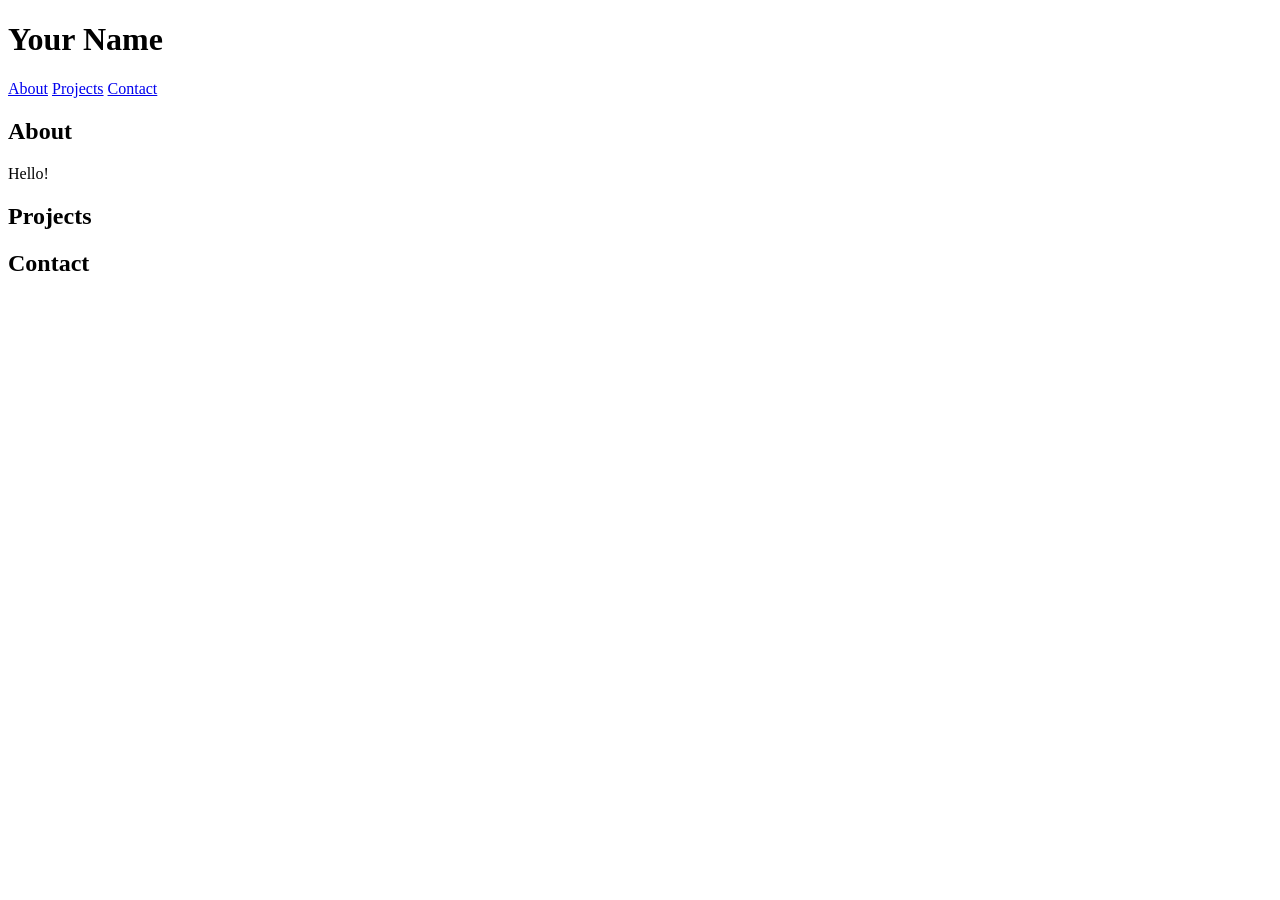
==== index.html @ 8a29798b "Create index.html" ====
<!DOCTYPE html>
<html lang="en">
<head>
  <meta charset="UTF-8">
  <meta name="viewport" content="width=device-width, initial-scale=1">
  <title>Your Name</title>
  <link rel="stylesheet" href="style.css">
</head>
<body>
  <header>
    <h1>Your Name</h1>
    <nav>
      <a href="#about">About</a>
      <a href="#projects">Projects</a>
      <a href="#contact">Contact</a>
    </nav>
  </header>
  <main>
    <section id="about"><h2>About</h2><p>Hello!</p></section>
    <section id="projects"><h2>Projects</h2></section>
    <section id="contact"><h2>Contact</h2></section>
  </main>
  <script src="script.js"></script>
</body>
</html>
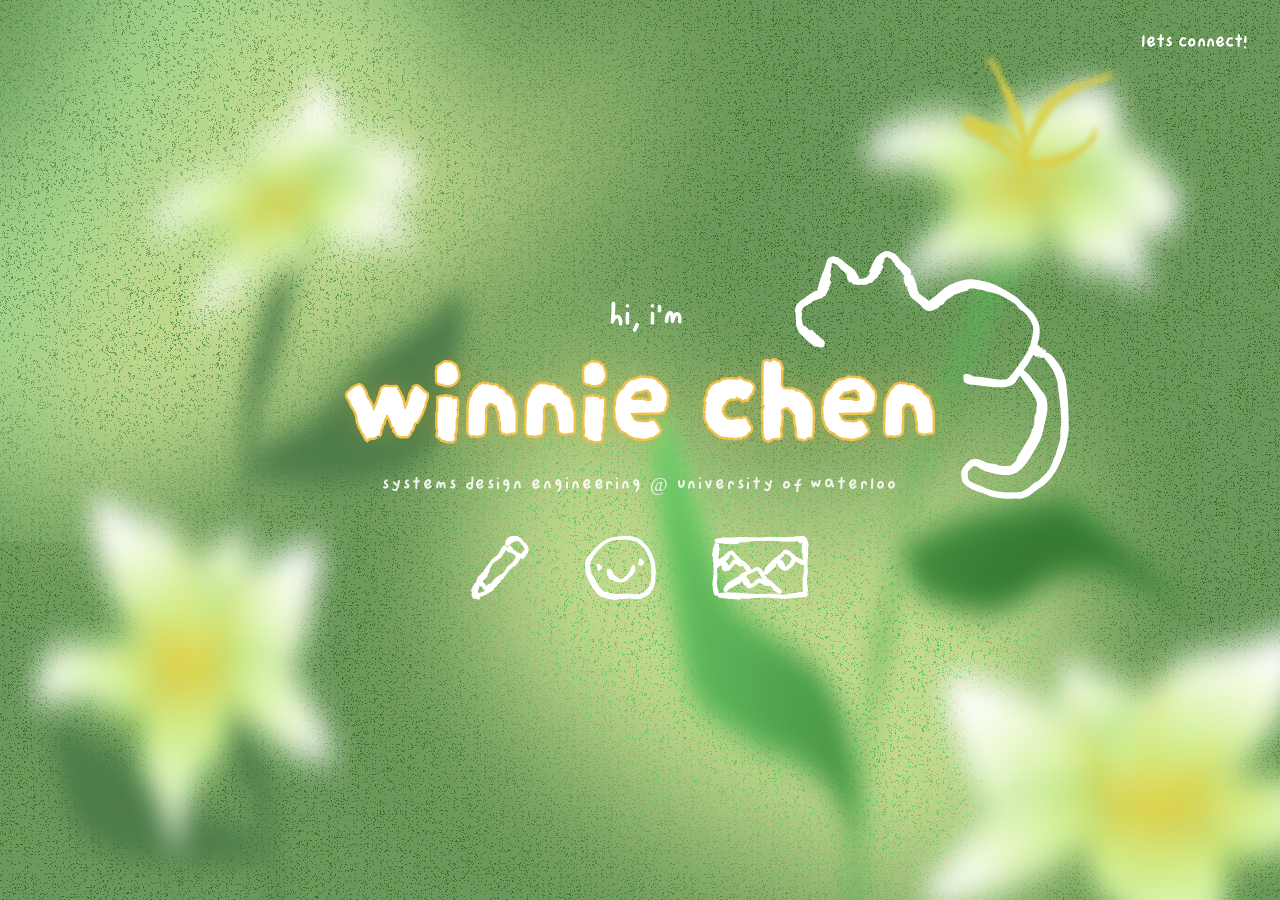
==== commit 1e0fd991: "first upload" ====
--- a/index.html
+++ b/index.html
@@ -1,25 +1,93 @@
-<!DOCTYPE html>
-<html lang="en">
-<head>
-  <meta charset="UTF-8">
-  <meta name="viewport" content="width=device-width, initial-scale=1">
-  <title>Your Name</title>
-  <link rel="stylesheet" href="style.css">
-</head>
-<body>
-  <header>
-    <h1>Your Name</h1>
-    <nav>
-      <a href="#about">About</a>
-      <a href="#projects">Projects</a>
-      <a href="#contact">Contact</a>
-    </nav>
-  </header>
-  <main>
-    <section id="about"><h2>About</h2><p>Hello!</p></section>
-    <section id="projects"><h2>Projects</h2></section>
-    <section id="contact"><h2>Contact</h2></section>
-  </main>
-  <script src="script.js"></script>
-</body>
-</html>
+<!DOCTYPE html>
+<html lang="en">
+<head>
+  <meta charset="UTF-8">
+  <meta name="viewport" content="width=device-width, initial-scale=1">
+  <title>Winnie Chen</title>
+  <meta name="description" content="Winnie Chen, systems design engineering at the University of Waterloo.">
+  <link rel="stylesheet" href="styles.css">
+</head>
+<body>
+
+  <main class="hero">
+    <!-- Background image layer (moves slightly with the mouse, see script.js) -->
+    <div class="hero-bg" aria-hidden="true"></div>
+
+    <!-- Top-right menu -->
+    <div class="connect">
+      <button class="connect-btn" type="button" aria-expanded="false" aria-controls="connect-menu">
+        lets connect!
+      </button>
+      <ul class="connect-menu" id="connect-menu">
+        <li>
+          <a href="https://www.linkedin.com/in/winniechen3" target="_blank" rel="noopener noreferrer">
+            <svg class="menu-icon" viewBox="0 0 24 24" fill="none" stroke="currentColor" stroke-width="2" stroke-linecap="round" stroke-linejoin="round" aria-hidden="true">
+              <path d="M16 8a6 6 0 0 1 6 6v7h-4v-7a2 2 0 0 0-2-2 2 2 0 0 0-2 2v7h-4v-7a6 6 0 0 1 6-6z"/>
+              <rect x="2" y="9" width="4" height="12"/>
+              <circle cx="4" cy="4" r="2"/>
+            </svg>
+            <span>linkedin</span>
+          </a>
+        </li>
+        <li>
+          <a href="https://github.com/winnie-c8" target="_blank" rel="noopener noreferrer">
+            <svg class="menu-icon" viewBox="0 0 24 24" fill="none" stroke="currentColor" stroke-width="2" stroke-linecap="round" stroke-linejoin="round" aria-hidden="true">
+              <path d="M9 19c-5 1.5-5-2.5-7-3m14 6v-3.87a3.37 3.37 0 0 0-.94-2.61c3.14-.35 6.44-1.54 6.44-7A5.44 5.44 0 0 0 20 4.77 5.07 5.07 0 0 0 19.91 1S18.73.65 16 2.48a13.38 13.38 0 0 0-7 0C6.27.65 5.09 1 5.09 1A5.07 5.07 0 0 0 5 4.77a5.44 5.44 0 0 0-1.5 3.78c0 5.42 3.3 6.61 6.44 7A3.37 3.37 0 0 0 9 18.13V22"/>
+            </svg>
+            <span>github</span>
+          </a>
+        </li>
+        <li>
+          <a href="mailto:winnie.chen005@gmail.com">
+            <svg class="menu-icon" viewBox="0 0 24 24" fill="none" stroke="currentColor" stroke-width="2" stroke-linecap="round" stroke-linejoin="round" aria-hidden="true">
+              <path d="M4 4h16c1.1 0 2 .9 2 2v12c0 1.1-.9 2-2 2H4c-1.1 0-2-.9-2-2V6c0-1.1.9-2 2-2z"/>
+              <polyline points="22,6 12,13 2,6"/>
+            </svg>
+            <span>email</span>
+          </a>
+        </li>
+      </ul>
+    </div>
+
+    <!-- Centre content -->
+    <div class="hero-content">
+      <h1 class="intro">
+        <span class="intro-greeting">hi, i'm</span>
+        <span class="intro-name">
+          winnie chen
+          <!-- Cat doodle sits on the end of the name -->
+          <img class="intro-cat" src="assets/intro-cat.svg" alt="" width="300" height="200">
+        </span>
+      </h1>
+
+      <p class="tagline">systems design engineering @ university of waterloo</p>
+
+      <!-- Icon navigation: change the hrefs to your real sections/pages -->
+      <nav class="icon-nav" aria-label="Main">
+        <a class="icon-link" href="projects.html" style="--blob:#a3b5bc; --rot:-4deg">
+          <img src="assets/icon-pencil.svg" alt="">
+          <span class="icon-label">projects</span>
+        </a>
+        <a class="icon-link" href="about.html" style="--blob:#e8c96b; --rot:3deg">
+          <img src="assets/icon-smile.svg" alt="">
+          <span class="icon-label">about me</span>
+        </a>
+        <a class="icon-link" href="gallery.html" style="--blob:#c4a8d8; --rot:-2deg">
+          <img src="assets/icon-image.svg" alt="">
+          <span class="icon-label">gallery</span>
+        </a>
+      </nav>
+    </div>
+  </main>
+
+  <!-- Add more sections below. Give each an id that matches the links above. -->
+  <!--
+  <section id="writing"></section>
+  <section id="about"></section>
+  <section id="gallery"></section>
+  <section id="contact"></section>
+  -->
+
+  <script src="script.js"></script>
+</body>
+</html>
--- a/styles.css
+++ b/styles.css
@@ -0,0 +1,923 @@
+/* ---------- Fonts ----------
+   Put your font files in /fonts and update the file names below.
+   .woff2 is best; add a .woff line too if you have one. */
+@font-face {
+  font-family: "TitleFont";           
+  src: url("fonts/DarumadropOne-Regular.ttf") format("truetype");
+  font-display: swap;
+}
+@font-face {
+  font-family: "TextFont";
+  src: url("fonts/Cweyons-Regular.ttf") format("truetype");
+  font-display: swap;
+}
+/* The body text inside the project pop-ups. It's an .otf file,
+   so its format is "opentype" rather than "truetype". */
+@font-face {
+  font-family: "PopupFont";
+  src: url("fonts/Tommy-Regular.otf") format("opentype");
+  font-display: swap;
+}
+
+/* ---------- Tokens ---------- */
+:root {
+  --green-deep: #2f4a33;
+  --green-mid: #6f9a5a;
+  --cream: #ffffff;
+  --yellow: #f2c14e;
+
+  --font-title: "TitleFont", "Comic Sans MS", "Marker Felt", cursive;
+  --font-text: "TextFont", "Comic Sans MS", "Marker Felt", cursive;
+  /* If Tommy can't load, fall back to a plain, rounded-ish system font */
+  --font-popup: "PopupFont", "Trebuchet MS", system-ui, sans-serif;
+}
+
+/* ---------- Reset-ish ---------- */
+*, *::before, *::after { box-sizing: border-box; }
+
+html, body { margin: 0; height: 100%; }
+
+body {
+  background: var(--green-deep);
+  color: var(--cream);
+  font-family: var(--font-text);
+  -webkit-font-smoothing: antialiased;
+}
+
+a { color: inherit; }
+
+a:focus-visible {
+  outline: 3px solid var(--yellow);
+  outline-offset: 6px;
+  border-radius: 8px;
+}
+
+/* ---------- Hero ---------- */
+.hero {
+  position: relative;
+  min-height: 100vh;
+  min-height: 100svh;
+  display: grid;
+  place-items: center;
+  overflow: hidden;
+  isolation: isolate;
+}
+
+/* Background image. Slightly oversized so it can drift without showing edges. */
+.hero-bg {
+  position: absolute;
+  inset: -1.5%;
+  z-index: -2;
+  background:
+    url("assets/background1.svg") 0 0 / 100% 100% no-repeat,
+    radial-gradient(circle at 30% 20%, #9bc384, var(--green-mid) 60%, #4d7a45);
+  will-change: transform;
+}
+
+/* ---------- Connect menu ---------- */
+.connect {
+  position: absolute;
+  top: clamp(1rem, 2.5vw, 2rem);
+  right: clamp(1rem, 2.5vw, 2rem);
+  z-index: 10;
+}
+
+.connect-btn {
+  background: none;
+  border: 0;
+  padding: 0;
+  color: inherit;
+  font: inherit;
+  font-size: clamp(1rem, 1.6vw, 1.35rem);
+  cursor: pointer;
+}
+.connect-btn:hover,
+.connect-btn[aria-expanded="true"] {
+  text-decoration: underline wavy var(--yellow);
+  text-underline-offset: 5px;
+}
+.connect-btn:focus-visible {
+  outline: 3px solid var(--yellow);
+  outline-offset: 6px;
+  border-radius: 8px;
+}
+
+.connect-menu {
+  position: absolute;
+  top: 100%;
+  right: 0;
+  margin: 0.75rem 0 0;
+  padding: 0;
+  list-style: none;
+  min-width: 13rem;
+
+  opacity: 0;
+  visibility: hidden;
+  transform: translateY(-6px);
+  transition: opacity 0.2s ease, transform 0.2s ease, visibility 0s linear 0.2s;
+}
+
+.connect-menu.is-open {
+  opacity: 1;
+  visibility: visible;
+  transform: translateY(0);
+  transition: opacity 0.2s ease, transform 0.2s ease, visibility 0s;
+}
+
+.connect-menu li {
+  list-style: none;
+  display: flex;
+  justify-content: flex-end;   /* link hugs the right edge and shrinks to its content */
+}
+
+.connect-menu a {
+  display: flex;
+  align-items: center;
+  justify-content: flex-end;   /* everything hugs the right edge */
+  gap: 0.75rem;
+  padding: 0.6rem 1.1rem;
+  border-radius: 14px;
+  font-size: clamp(1rem, 1.5vw, 1.2rem);
+  text-decoration: none;
+  text-shadow: 0 1px 6px rgba(47, 74, 51, 0.45);
+}
+
+.connect-menu a:hover,
+.connect-menu a:focus-visible {
+  background: var(--yellow);
+  color: var(--green-deep);
+  text-shadow: none;
+  outline: none;
+}
+
+.menu-icon {
+  flex: none;
+  width: 1.3em;
+  height: 1.3em;
+}
+
+/* ---------- Centre content ---------- */
+.hero-content {
+  display: flex;
+  flex-direction: column;
+  align-items: center;
+  gap: clamp(1rem, 2.5vw, 1.75rem);
+  padding: 2rem 1rem;
+  text-align: center;
+}
+
+/* "hi, i'm" + name */
+.intro {
+  margin: 0;
+  font-weight: normal;
+  display: flex;
+  flex-direction: column;
+  align-items: center;   /* greeting sits left, above the name */
+}
+
+.intro-greeting {
+  font-family: var(--font-text);
+  font-size: clamp(1.25rem, 2.6vw, 2.1rem);
+  margin-left: 2%;
+  margin-bottom: -0.25em;
+}
+
+.intro-name {
+  position: relative;        /* the cat is positioned against this */
+  font-family: var(--font-title);
+  font-size: clamp(3rem, 11vw, 7.5rem);
+  line-height: 1;
+  white-space: nowrap;
+  color: var(--cream);
+  /* yellow outline behind white fill */
+  -webkit-text-stroke: 0.04em var(--yellow);
+  paint-order: stroke fill;
+  text-shadow: 0 0 0.25em rgba(242, 193, 78, 0.35);
+}
+
+/* Cat doodle: tweak top/right/width until it perches like in your mockup */
+.intro-cat {
+  position: absolute;
+  top: -62%;
+  right: -22%;
+  width: 46%;
+  height: auto;
+  pointer-events: none;
+  -webkit-text-stroke: 0;
+}
+
+/* Small tagline */
+.tagline {
+  margin: 0;
+  font-family: var(--font-text);
+  font-size: clamp(0.85rem, 1.5vw, 1.3rem);
+  letter-spacing: 0.1em;
+  opacity: 0.85;
+}
+
+/* ---------- Icon nav ---------- */
+.icon-nav {
+  display: flex;
+  justify-content: center;
+  gap: clamp(1.5rem, 5vw, 3.5rem);
+  margin-top: clamp(0.25rem, 1vw, 0.75rem);
+}
+
+.icon-link {
+  position: relative;
+  display: block;
+  line-height: 0;
+  isolation: isolate;
+  text-decoration: none;
+}
+
+.icon-link img {
+  display: block;
+  height: clamp(44px, 5vw, 80px);
+  width: auto;
+}
+
+.icon-link--wide img {
+  width: clamp(64px, 9vw, 104px);
+}
+
+/* The rough paper blob behind the icon */
+.icon-link::before {
+  content: "";
+  position: absolute;
+  inset: -20%;
+  z-index: -1;
+  background: var(--blob);
+  -webkit-mask: url("data:image/svg+xml;utf8,<svg xmlns='http://www.w3.org/2000/svg' viewBox='0 0 100 100' preserveAspectRatio='none'><filter id='r' x='-20%25' y='-20%25' width='140%25' height='140%25'><feTurbulence type='fractalNoise' baseFrequency='0.04' numOctaves='3' seed='4' result='n'/><feDisplacementMap in='SourceGraphic' in2='n' scale='12' xChannelSelector='R' yChannelSelector='G'/></filter><rect x='14' y='14' width='72' height='72' rx='8' filter='url(%23r)'/></svg>") center / 100% 100% no-repeat;
+          mask: url("data:image/svg+xml;utf8,<svg xmlns='http://www.w3.org/2000/svg' viewBox='0 0 100 100' preserveAspectRatio='none'><filter id='r' x='-20%25' y='-20%25' width='140%25' height='140%25'><feTurbulence type='fractalNoise' baseFrequency='0.04' numOctaves='3' seed='4' result='n'/><feDisplacementMap in='SourceGraphic' in2='n' scale='12' xChannelSelector='R' yChannelSelector='G'/></filter><rect x='14' y='14' width='72' height='72' rx='8' filter='url(%23r)'/></svg>") center / 100% 100% no-repeat;
+  opacity: 0;
+  transform: scale(0.8) rotate(var(--rot, 0deg));
+  transition: opacity 0.2s ease, transform 0.25s ease;
+}
+
+/* The small label under the icon */
+.icon-label {
+  position: absolute;
+  top: 100%;
+  left: 50%;
+  margin-top: 0.9rem;
+  transform: translate(-50%, 4px);
+  white-space: nowrap;
+  line-height: 1;
+  font-family: var(--font-text);
+  font-size: clamp(0.85rem, 2vw, 1.5rem);
+  letter-spacing: 0.08em;
+  opacity: 0;
+  transition: opacity 0.2s ease, transform 0.2s ease;
+  margin-top: 1.4rem;
+}
+
+.icon-link:hover::before,
+.icon-link:focus-visible::before {
+  opacity: 1;
+  transform: scale(1) rotate(var(--rot, 0deg));
+}
+
+.icon-link:hover .icon-label,
+.icon-link:focus-visible .icon-label {
+  opacity: 1;
+  transform: translate(-50%, 0);
+}
+
+/* Touch screens have no hover, so always show the labels there */
+@media (hover: none) {
+  .icon-label { opacity: 0.9; transform: translate(-50%, 0); }
+}
+
+/* ---------- Small screens ---------- */
+@media (max-width: 600px) {
+  .intro-cat { top: -70%; right: -12%; width: 40%; }
+  .tagline { letter-spacing: 0.14em; max-width: 22ch; line-height: 1.6; }
+}
+
+/* ---------- Motion preferences ---------- */
+@media (prefers-reduced-motion: reduce) {
+  .icon-link::before,
+  .icon-label { transition: none; }
+  .connect-menu { transition: none; }
+}
+
+/* ---------- Sub-pages ---------- */
+.page {
+  min-height: 100vh;
+  background: var(--green-mid);
+}
+
+.back {
+  display: inline-block;
+  margin: clamp(1rem, 2.5vw, 2rem);
+  font-size: clamp(1rem, 1.6vw, 1.35rem);
+  text-decoration: none;
+}
+.back:hover { text-decoration: underline wavy var(--yellow); text-underline-offset: 5px; }
+
+.page-content {
+  max-width: 48rem;
+  margin: 0 auto;
+  padding: 2rem 1.5rem 4rem;
+}
+
+.page-content h1 {
+  font-family: var(--font-title);
+  font-weight: normal;
+  font-size: clamp(2.5rem, 7vw, 5rem);
+  margin: 0 0 1rem;
+}
+/* ---------- Projects page ---------- */
+.projects-page {
+  --stamp-yellow: #e9c46a;
+  --title-tan: #e2c08a;
+
+  height: auto;
+  overflow-x: hidden;
+  background: #3f9d5a linear-gradient(180deg, #1c3f24 0%, #2a6a3a 45%, #3f9d5a 100%) no-repeat;
+}
+
+/* Scrolling up past the top shrinks the vines (script.js), so switch off the
+   browser's own bounce / pull-to-refresh there */
+html:has(.projects-page) { overscroll-behavior-y: none; }
+
+/* The page background is sized to <html>, which the reset makes one screen tall,
+   so on a long page the gradient repeated every screen. Let <html> stretch to the
+   full page here so the gradient runs top to bottom exactly once. */
+html:has(.projects-page) {
+  height: auto;
+  min-height: 100%;
+}
+
+/* Fine grain over the whole page, like risograph paper */
+.projects-page::after {
+  content: "";
+  position: fixed;
+  inset: 0;
+  z-index: 50;
+  pointer-events: none;
+  opacity: 0.22;
+  mix-blend-mode: soft-light;
+  background: url("data:image/svg+xml;utf8,<svg xmlns='http://www.w3.org/2000/svg' width='200' height='200'><filter id='n'><feTurbulence type='fractalNoise' baseFrequency='0.9' numOctaves='2' stitchTiles='stitch'/></filter><rect width='100%25' height='100%25' filter='url(%23n)'/></svg>");
+}
+
+/* Stacking inside the pond: vines (0) < stamps (1) < flowers (2) < text (3).
+   The pond is only as tall as the projects, so the page stops scrolling at the
+   bottom of the last frame. The vines-and-flowers layer inside keeps the
+   mockup's taller shape (see .pond-deco), and overflow-y: clip trims whatever
+   of it hangs below the last frame. Sideways nothing is trimmed, so flowers can
+   still hang off the edges of the screen. */
+.pond {
+  position: relative;
+  isolation: isolate;
+  max-width: 1332px;
+  margin: 0 auto;
+  overflow-x: visible;
+  overflow-y: clip;
+}
+
+/* No z-index here on purpose: it would lock the vines and flowers together
+   as one layer. Without it, each can slot in at its own level around the stamps. */
+/* Sideways, flowers may stick out past the pond; the page itself cuts them off
+   at the edge of the screen (overflow-x: hidden on .projects-page). Up and down
+   they're still trimmed to the pond, so nothing adds extra scrolling at the bottom. */
+/* The layer keeps the mockup's proportions (1332 x 2250) so the vines and
+   flowers line up with the projects exactly as before, even though the page
+   now ends sooner. On narrow screens where the projects stack into one tall
+   column, min-height stretches it to cover them all. */
+.pond-deco {
+  position: absolute;
+  top: 0;
+  left: 0;
+  right: 0;
+  aspect-ratio: 1332 / 2250;
+  min-height: 100%;
+  overflow-x: visible;
+  overflow-y: clip;
+  pointer-events: none;
+}
+
+/* Your vines.svg gets loaded in here and stretched over the whole page;
+   script.js grows each vine along its guide line */
+.vines,
+.vines > svg {
+  position: absolute;
+  inset: 0;
+  width: 100%;
+  height: 100%;
+}
+.vines { z-index: 0; }  /* behind the stamps */
+
+/* Lily pads + flowers bloom open when the vines reach them */
+.deco {
+  position: absolute;
+  left: var(--x);
+  top: var(--y);
+  z-index: 2;  /* in front of the stamps, behind the text */
+  width: var(--w);
+  height: auto;
+  opacity: 0;
+  transform: scale(0.4) rotate(calc(var(--rot, 0deg) - 25deg));
+  transform-origin: 50% 70%;
+  transition: opacity 0.6s ease, transform 1.1s cubic-bezier(0.2, 0.9, 0.3, 1.25);
+}
+.deco.is-in {
+  opacity: 1;
+  transform: scale(1) rotate(var(--rot, 0deg));
+}
+
+/* Flowers marked edge-left / edge-right are measured from the edge of the
+   SCREEN instead of the edge of the pond, so a negative --x makes them hang
+   off the screen. (100% - 100vw) / 2 is how far the screen's edge is outside
+   the pond: zero on smaller screens, and the empty margin on wide ones. */
+.deco.edge-left {
+  left: calc((100% - 100vw) / 2 + var(--x));
+}
+
+/* Same idea from the right: --x is the distance from the right-hand edge
+   of the screen to the right-hand side of the image. */
+.deco.edge-right {
+  left: auto;
+  right: calc((100% - 100vw) / 2 + var(--x));
+}
+
+/* No padding at the bottom, so the page ends right after the last row of frames */
+.pond-inner {
+  padding: 0 4% 0;
+  text-shadow:
+  0 1px 2px rgba(10, 30, 15, 0.9),
+  0 0 10px rgba(10, 30, 15, 0.75);
+}
+
+.pond-inner .back,
+.projects-header {
+  position: relative;
+  z-index: 3;
+}
+/* Sits above the big "projects" title, which otherwise overlaps it and swallows
+   clicks. The padding gives a bigger area to click or tap; the negative margin
+   cancels it out so the text stays where it was. */
+.pond-inner .back {
+  z-index: 4;
+  margin: calc(1rem - 0.5em) -0.75em 0;
+  padding: 0.5em 0.75em;
+}
+
+.projects-header h1 {
+  margin: 0;
+  font-family: var(--font-title);
+  font-weight: normal;
+  font-size: clamp(2.5rem, 6vw, 5.5rem);
+  line-height: 1.1;
+  color: var(--title-tan);
+}
+
+.projects-date {
+  display: flex;
+  align-items: center;
+  gap: 1rem;
+  margin: 0.5em 0 0;
+  font-size: clamp(0.75rem, 1vw, 0.95rem);
+  color: var(--yellow);
+}
+
+.project-row {
+  display: grid;
+  grid-template-columns: repeat(2, minmax(0, 1fr));
+  column-gap: 3%;
+  padding: 2% 0;
+  --stamp: var(--stamp-yellow);
+}
+/* The last row keeps a small gap under its frames, so the bottom edge of the
+   stamps isn't pressed right against the bottom of the screen (and a stamp that
+   grows on hover doesn't get its bottom trimmed off) */
+.project-row:last-of-type { padding-bottom: 1.5rem; }
+
+.project {
+  display: grid;
+  grid-template-columns: minmax(0, 2.4fr) minmax(0, 1fr);
+  gap: 4%;
+  align-items: start;
+}
+
+/* Postage stamp: circles bitten out of the edges, solid inside */
+.stamp {
+  --r: clamp(4px, 0.6vw, 8px);
+  position: relative;
+  z-index: 1;
+  padding: calc(2 * var(--r));
+  background:
+    radial-gradient(var(--r), #0000 98%, var(--stamp)) round
+      calc(-1.5 * var(--r)) calc(-1.5 * var(--r)) / calc(3 * var(--r)) calc(3 * var(--r)),
+    linear-gradient(var(--stamp) 0 0) no-repeat
+      50% / calc(100% - 3 * var(--r)) calc(100% - 3 * var(--r));
+}
+
+.stamp-photo {
+  aspect-ratio: 4 / 3;
+  background: #24502e;
+  overflow: hidden;
+}
+.stamp-photo img {
+  display: block;
+  width: 100%;
+  height: 100%;
+  object-fit: cover;
+}
+
+.project-text {
+  position: relative;
+  z-index: 3;
+  font-size: clamp(0.7rem, 1.5vw, rem);
+  line-height: 1.4;
+}
+.project-text h2 {
+  margin: 0 0 0.35rem;
+  font-family: var(--font-title);
+  font-weight: normal;
+  font-size: 2.5rem;
+  color: var(--yellow);
+}
+.project-text p { margin: 0; }
+.project-text p + p { margin-top: 0.4rem; }
+
+/* Links to a project's date */
+.project-date, .project-link {
+  color: var(--yellow);
+  text-decoration: none;
+}
+.project-link:hover { text-decoration: underline wavy; text-underline-offset: 4px; }
+
+
+/* ---------- Clickable project stamps ---------- */
+
+/* A stamp that opens a pop-up is a <button>. Clear the browser's default button
+   look (grey box, border, centred text) so only the stamp design shows. */
+button.stamp {
+  display: block;
+  width: 100%;
+  border: 0;
+  font: inherit;
+  color: inherit;
+  cursor: pointer;
+  transition: transform 0.35s cubic-bezier(0.2, 0.9, 0.3, 1.25);
+}
+/* Inside a button the photo is a <span>, which is inline by default;
+   make it a block so it keeps its 4:3 shape */
+.stamp-photo {
+  display: block;
+  position: relative;
+}
+
+/* Hovering (or tabbing to) the stamp opens it out a little, and lifts it
+   above the lily pads so nothing covers it while it's playing */
+button.stamp:hover,
+button.stamp:focus-visible {
+  transform: scale(1.1);
+  z-index: 3;
+}
+button.stamp:focus-visible {
+  outline: 3px solid var(--yellow);
+  outline-offset: 4px;
+}
+
+/* The preview video fills the photo window, hidden until it actually starts
+   playing (so a missing video file just leaves the plain window showing) */
+.stamp-video {
+  position: absolute;
+  inset: 0;
+  width: 100%;
+  height: 100%;
+  object-fit: cover;
+  opacity: 0;
+  transition: opacity 0.3s ease;
+}
+.stamp-video.is-playing { opacity: 1; }
+
+/* ---------- Project pop-up ---------- */
+
+/* The pop-up box: two thirds of the screen's width, centred left to right,
+   and the full height of the screen from top to bottom.
+   100dvh is the screen's height, adjusted on phones for the address bar
+   showing or hiding; 100vh on the line before is the fallback for older browsers.
+   margin-block: 0 removes the browser's automatic gap above and below. */
+.project-dialog {
+  width: 66vw;
+  height: 100vh;
+  height: 100dvh;
+  max-width: none;
+  max-height: none;
+  margin-block: 0;
+  padding: 0;
+  /* It touches the top and bottom of the screen, so the yellow border and
+     rounded corners only appear on the left and right sides */
+  border: 0 solid var(--stamp-yellow);
+  border-inline-width: 3px;
+  border-radius: 0;
+  background: #1c3f24;
+  color: var(--cream);
+  /* All the text inside uses Tommy; the headings set their own title font,
+     so they keep it */
+  font-family: var(--font-popup);
+  overflow: hidden;
+}
+
+/* Everything behind the pop-up is dimmed and softly blurred */
+.project-dialog::backdrop {
+  background: rgba(10, 25, 14, 0.6);
+  backdrop-filter: blur(3px);
+}
+
+/* The pop-up eases in, rising slightly as it appears */
+.project-dialog[open] {
+  animation: dialog-in 0.8s ease;
+}
+@keyframes dialog-in {
+  from { opacity: 0; transform: translateY(14px) scale(0.97); }
+}
+
+/* The inside of the pop-up scrolls on its own. overscroll-behavior stops the
+   page behind from scrolling when you reach the end of the pop-up. */
+.project-dialog-body {
+  height: 100%;
+  overflow-y: auto;
+  overscroll-behavior: contain;
+  padding: clamp(1.5rem, 4vw, 3rem);
+}
+
+.project-dialog h2 {
+  margin: 0 0 0.5rem;
+  font-family: var(--font-title);
+  font-weight: normal;
+  font-size: clamp(2rem, 4vw, 3.25rem);
+  color: var(--title-tan);
+}
+.project-dialog h3 {
+  margin: 0 0 0.75rem;
+  font-family: var(--font-title);
+  font-weight: normal;
+  font-size: clamp(1.4rem, 2.4vw, 1.9rem);
+  color: var(--yellow);
+}
+.project-dialog-section { margin-top: 2.5rem; }
+
+/* ---------- Pop-up content (laid out like the portfolio PDF) ---------- */
+
+/* Keep lines of text a comfortable reading length, centred in the box,
+   with a little more space between lines than the cards use */
+.project-dialog-body > * {
+  max-width: 46rem;
+  margin-left: auto;
+  margin-right: auto;
+}
+.project-dialog p,
+.project-dialog li { line-height: 1.6; }
+
+/* Bold sentences (like the survey result) stand out in yellow */
+.project-dialog strong { color: var(--yellow); font-weight: normal; }
+
+/* The one-line summary under the title, a little larger than body text */
+.dialog-lead { font-size: 1.15rem; }
+
+/* Small headings that introduce a list or images ("built with", "design mockups") */
+.dialog-label {
+  margin: 1rem 0 0.4rem;
+  font-size: 0.85rem;
+  letter-spacing: 0.08em;
+  opacity: 0.75;
+}
+
+/* The quick-facts panel under the summary */
+.dialog-facts {
+  margin-top: 1.25rem;
+  padding: 1rem 1.25rem;
+  border: 1px solid rgba(255, 255, 255, 0.15);
+  border-radius: 12px;
+}
+.dialog-facts .dialog-label { margin-top: 0; }
+
+/* "built with" tools as a plain bulleted list, with yellow bullets to match
+   the numbers in the features list */
+.dialog-built {
+  margin: 0 0 0.75rem;
+  padding-left: 1.4rem;
+}
+.dialog-built li { margin-bottom: 0.15rem; }
+.dialog-built li::marker { color: var(--yellow); }
+
+/* The "view the code on github" link under the title, styled as a yellow
+   pill-shaped button so it stands out as the main thing to click */
+.dialog-github-row { margin: 0.25rem 0 1.25rem; }
+.dialog-github {
+  display: inline-block;
+  padding: 0.55rem 1.2rem;
+  border-radius: 999px;
+  background: var(--yellow);
+  color: #1c3f24;
+  font-size: 1rem;
+  text-decoration: none;
+  transition: transform 0.15s ease, background-color 0.15s ease;
+}
+/* On hover it lifts slightly and turns a lighter yellow */
+.dialog-github:hover {
+  background: #f7d27e;
+  transform: translateY(-2px);
+}
+/* A visible ring when reached with the Tab key */
+.dialog-github:focus-visible {
+  outline: 3px solid var(--cream);
+  outline-offset: 3px;
+}
+
+/* "built for a real client!" as an outlined label: yellow border and text,
+   no fill. Only the solid yellow GitHub button looks clickable, so this reads
+   as information rather than something to press. */
+.dialog-badge {
+  display: inline-block;
+  margin: 0 0 0.5rem;
+  padding: 0.2rem 0.75rem;
+  background: transparent;
+  color: var(--yellow);
+}
+
+/* The numbered features: the feature name sits in yellow at the start of each line */
+.dialog-features { padding-left: 1.4rem; }
+.dialog-features li { margin-bottom: 0.5rem; }
+.dialog-features li::marker { color: var(--yellow); }
+
+/* Images (and their placeholders) with an optional caption underneath */
+.dialog-figure { margin: 1.5rem auto; }
+.dialog-figure img {
+  display: block;
+  width: 100%;
+  height: auto;
+  border-radius: 10px;
+}
+.dialog-figure figcaption {
+  margin-top: 0.5rem;
+  font-size: 0.85rem;
+  text-align: center;
+  opacity: 0.75;
+}
+
+/* Placeholder box shown until a real image is added: same shape as a
+   screenshot, dashed outline, and its name written in the middle */
+.figure-placeholder {
+  display: grid;
+  place-items: center;
+  aspect-ratio: 16 / 10;
+  border: 2px dashed rgba(255, 255, 255, 0.3);
+  border-radius: 10px;
+  background: rgba(255, 255, 255, 0.04);
+  font-size: 0.9rem;
+  opacity: 0.8;
+}
+
+/* The big "gif of it running" at the top is a bit more noticeable */
+.dialog-figure--hero { margin-top: 1rem; }
+
+/* The four design mockups in a 2 x 2 grid (one column on phones, below) */
+.dialog-gallery {
+  display: grid;
+  grid-template-columns: repeat(2, minmax(0, 1fr));
+  gap: 1rem;
+}
+.dialog-gallery .dialog-figure { margin: 0; }
+
+/* Lists inside lists ("future improvements") are slightly smaller and dimmer */
+.project-dialog ul ul {
+  font-size: 0.92em;
+  opacity: 0.85;
+}
+
+/* The closing note at the very bottom */
+.dialog-footnote {
+  margin-top: 2.5rem;
+  font-size: 0.85rem;
+  text-align: center;
+  opacity: 0.6;
+}
+
+/* The little form holding the × sticks to the top of the box while the content
+   scrolls underneath. It has no height of its own, so it doesn't push the title
+   down, and it spans the full width so the × sits in the box's right corner. */
+.project-dialog-body > form {
+  position: sticky;
+  top: 0;
+  z-index: 1;
+  height: 0;
+  max-width: none;
+}
+
+/* The × button itself, in the top-right corner */
+.project-dialog-close {
+  float: right;
+  width: 2.5rem;
+  height: 2.5rem;
+  border: 0;
+  border-radius: 50%;
+  background: var(--yellow);
+  color: #1c3f24;
+  font-size: 1.5rem;
+  line-height: 1;
+  cursor: pointer;
+}
+
+/* While a pop-up is open, stop the page behind it from scrolling */
+html:has(.project-dialog[open]) { overflow: hidden; }
+
+/* ---------- Enlarged image viewer ---------- */
+
+/* Images in a project pop-up show a magnifying-glass cursor, a hint that
+   clicking makes them bigger */
+.dialog-figure img { cursor: zoom-in; }
+.dialog-figure img:focus-visible {
+  outline: 3px solid var(--yellow);
+  outline-offset: 4px;
+}
+
+/* The viewer box itself is invisible: no border or background, just the
+   picture and caption floating over the darkened page */
+.image-viewer {
+  max-width: none;
+  max-height: none;
+  padding: 0;
+  border: 0;
+  background: transparent;
+  color: var(--cream);
+  font-family: var(--font-popup);
+  overflow: visible;
+}
+
+/* A darker backdrop than the project pop-up, so the picture stands out */
+.image-viewer::backdrop { background: rgba(5, 15, 8, 0.85); }
+
+.image-viewer figure { margin: 0; }
+
+/* The enlarged picture: up to 1100px wide (or 90% of the screen on smaller
+   screens), and never taller than 85% of the screen. Small pictures are scaled
+   up to that size, so every image opens bigger than it was. object-fit: contain
+   keeps tall pictures (like the UML diagrams) in proportion instead of squashing them. */
+.image-viewer-img {
+  display: block;
+  width: min(90vw, 1100px);
+  height: auto;
+  max-height: 85vh;
+  object-fit: contain;
+  border-radius: 10px;
+}
+
+/* The caption under the enlarged picture (hidden when the image has none) */
+.image-viewer-caption {
+  margin-top: 0.75rem;
+  text-align: center;
+  font-size: 0.95rem;
+}
+.image-viewer-caption:empty { display: none; }
+
+/* The × sits just off the top-right corner of the picture */
+.image-viewer-close {
+  position: absolute;
+  top: -1rem;
+  right: -1rem;
+  z-index: 1;
+  width: 2.5rem;
+  height: 2.5rem;
+  border: 0;
+  border-radius: 50%;
+  background: var(--yellow);
+  color: #1c3f24;
+  font-size: 1.5rem;
+  line-height: 1;
+  cursor: pointer;
+}
+
+/* The picture grows in from slightly smaller as it opens */
+.image-viewer[open] { animation: viewer-in 0.25s ease; }
+@keyframes viewer-in {
+  from { opacity: 0; transform: scale(0.94); }
+}
+
+@media (max-width: 760px) {
+  .project-row { grid-template-columns: 1fr; row-gap: 1.5rem; padding: 1.5rem 0; }
+}
+@media (max-width: 420px) {
+  .project { grid-template-columns: 1fr; }
+}
+
+/* On phones two thirds of the screen is cramped, so the pop-up uses most of its
+   width (it already fills the full height everywhere) */
+@media (max-width: 760px) {
+  .project-dialog { width: 92vw; }
+  .dialog-gallery { grid-template-columns: 1fr; }
+}
+
+/* For people who prefer less motion: no blooming, no growing stamps,
+   and the pop-up simply appears */
+@media (prefers-reduced-motion: reduce) {
+  .deco { transition: none; }
+  button.stamp { transition: none; }
+  .project-dialog[open] { animation: none; }
+  .image-viewer[open] { animation: none; }
+}
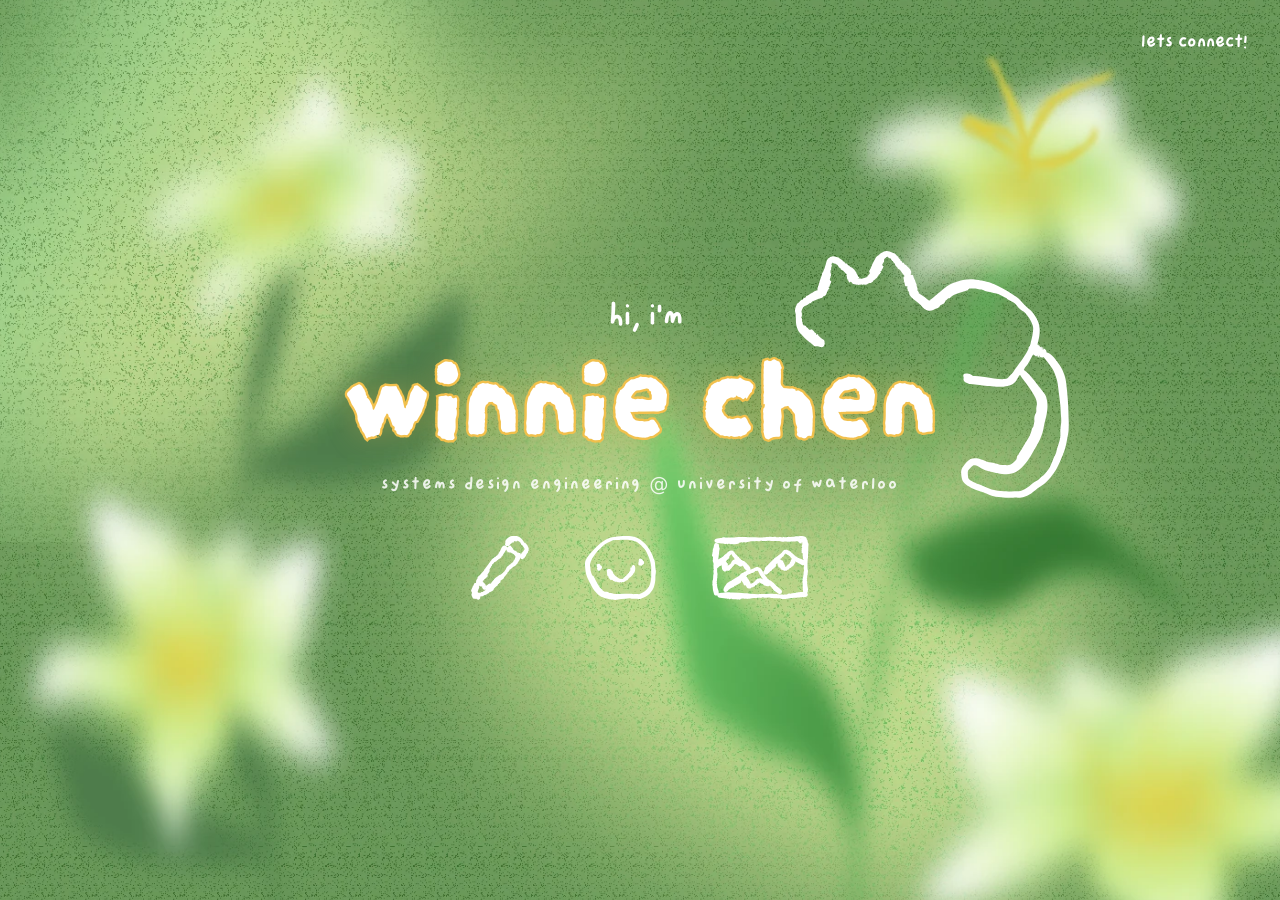
==== commit 08472086: "Add about page, homepage perf fixes, and leaf page transition - About me page built from the Figma d" ====
--- a/index.html
+++ b/index.html
@@ -1,93 +1,100 @@
-<!DOCTYPE html>
-<html lang="en">
-<head>
-  <meta charset="UTF-8">
-  <meta name="viewport" content="width=device-width, initial-scale=1">
-  <title>Winnie Chen</title>
-  <meta name="description" content="Winnie Chen, systems design engineering at the University of Waterloo.">
-  <link rel="stylesheet" href="styles.css">
-</head>
-<body>
-
-  <main class="hero">
-    <!-- Background image layer (moves slightly with the mouse, see script.js) -->
-    <div class="hero-bg" aria-hidden="true"></div>
-
-    <!-- Top-right menu -->
-    <div class="connect">
-      <button class="connect-btn" type="button" aria-expanded="false" aria-controls="connect-menu">
-        lets connect!
-      </button>
-      <ul class="connect-menu" id="connect-menu">
-        <li>
-          <a href="https://www.linkedin.com/in/winniechen3" target="_blank" rel="noopener noreferrer">
-            <svg class="menu-icon" viewBox="0 0 24 24" fill="none" stroke="currentColor" stroke-width="2" stroke-linecap="round" stroke-linejoin="round" aria-hidden="true">
-              <path d="M16 8a6 6 0 0 1 6 6v7h-4v-7a2 2 0 0 0-2-2 2 2 0 0 0-2 2v7h-4v-7a6 6 0 0 1 6-6z"/>
-              <rect x="2" y="9" width="4" height="12"/>
-              <circle cx="4" cy="4" r="2"/>
-            </svg>
-            <span>linkedin</span>
-          </a>
-        </li>
-        <li>
-          <a href="https://github.com/winnie-c8" target="_blank" rel="noopener noreferrer">
-            <svg class="menu-icon" viewBox="0 0 24 24" fill="none" stroke="currentColor" stroke-width="2" stroke-linecap="round" stroke-linejoin="round" aria-hidden="true">
-              <path d="M9 19c-5 1.5-5-2.5-7-3m14 6v-3.87a3.37 3.37 0 0 0-.94-2.61c3.14-.35 6.44-1.54 6.44-7A5.44 5.44 0 0 0 20 4.77 5.07 5.07 0 0 0 19.91 1S18.73.65 16 2.48a13.38 13.38 0 0 0-7 0C6.27.65 5.09 1 5.09 1A5.07 5.07 0 0 0 5 4.77a5.44 5.44 0 0 0-1.5 3.78c0 5.42 3.3 6.61 6.44 7A3.37 3.37 0 0 0 9 18.13V22"/>
-            </svg>
-            <span>github</span>
-          </a>
-        </li>
-        <li>
-          <a href="mailto:winnie.chen005@gmail.com">
-            <svg class="menu-icon" viewBox="0 0 24 24" fill="none" stroke="currentColor" stroke-width="2" stroke-linecap="round" stroke-linejoin="round" aria-hidden="true">
-              <path d="M4 4h16c1.1 0 2 .9 2 2v12c0 1.1-.9 2-2 2H4c-1.1 0-2-.9-2-2V6c0-1.1.9-2 2-2z"/>
-              <polyline points="22,6 12,13 2,6"/>
-            </svg>
-            <span>email</span>
-          </a>
-        </li>
-      </ul>
-    </div>
-
-    <!-- Centre content -->
-    <div class="hero-content">
-      <h1 class="intro">
-        <span class="intro-greeting">hi, i'm</span>
-        <span class="intro-name">
-          winnie chen
-          <!-- Cat doodle sits on the end of the name -->
-          <img class="intro-cat" src="assets/intro-cat.svg" alt="" width="300" height="200">
-        </span>
-      </h1>
-
-      <p class="tagline">systems design engineering @ university of waterloo</p>
-
-      <!-- Icon navigation: change the hrefs to your real sections/pages -->
-      <nav class="icon-nav" aria-label="Main">
-        <a class="icon-link" href="projects.html" style="--blob:#a3b5bc; --rot:-4deg">
-          <img src="assets/icon-pencil.svg" alt="">
-          <span class="icon-label">projects</span>
-        </a>
-        <a class="icon-link" href="about.html" style="--blob:#e8c96b; --rot:3deg">
-          <img src="assets/icon-smile.svg" alt="">
-          <span class="icon-label">about me</span>
-        </a>
-        <a class="icon-link" href="gallery.html" style="--blob:#c4a8d8; --rot:-2deg">
-          <img src="assets/icon-image.svg" alt="">
-          <span class="icon-label">gallery</span>
-        </a>
-      </nav>
-    </div>
-  </main>
-
-  <!-- Add more sections below. Give each an id that matches the links above. -->
-  <!--
-  <section id="writing"></section>
-  <section id="about"></section>
-  <section id="gallery"></section>
-  <section id="contact"></section>
-  -->
-
-  <script src="script.js"></script>
-</body>
+<!DOCTYPE html>
+<html lang="en">
+<head>
+  <meta charset="UTF-8">
+  <meta name="viewport" content="width=device-width, initial-scale=1">
+  <title>Winnie Chen</title>
+  <!-- Browser tab icon (favicon): shows assets/logo.svg next to the page title -->
+  <link rel="icon" type="image/svg+xml" href="assets/logo.svg">
+  <meta name="description" content="Winnie Chen, systems design engineering at the University of Waterloo.">
+  <!-- Start downloading the two main fonts straight away so the text appears sooner -->
+  <link rel="preload" href="fonts/DarumadropOne-Regular.ttf" as="font" type="font/ttf" crossorigin>
+  <link rel="preload" href="fonts/Cweyons-Regular.ttf" as="font" type="font/ttf" crossorigin>
+  <link rel="stylesheet" href="styles.css">
+</head>
+<body>
+
+  <main class="hero">
+    <!-- Background image layer (moves slightly with the mouse, see script.js) -->
+    <div class="hero-bg" aria-hidden="true"></div>
+
+    <!-- Top-right menu -->
+    <div class="connect">
+      <button class="connect-btn" type="button" aria-expanded="false" aria-controls="connect-menu">
+        lets connect!
+      </button>
+      <ul class="connect-menu" id="connect-menu">
+        <li>
+          <a href="https://www.linkedin.com/in/winniechen3" target="_blank" rel="noopener noreferrer">
+            <svg class="menu-icon" viewBox="0 0 24 24" fill="none" stroke="currentColor" stroke-width="2" stroke-linecap="round" stroke-linejoin="round" aria-hidden="true">
+              <path d="M16 8a6 6 0 0 1 6 6v7h-4v-7a2 2 0 0 0-2-2 2 2 0 0 0-2 2v7h-4v-7a6 6 0 0 1 6-6z"/>
+              <rect x="2" y="9" width="4" height="12"/>
+              <circle cx="4" cy="4" r="2"/>
+            </svg>
+            <span>linkedin</span>
+          </a>
+        </li>
+        <li>
+          <a href="https://github.com/winnie-c8" target="_blank" rel="noopener noreferrer">
+            <svg class="menu-icon" viewBox="0 0 24 24" fill="none" stroke="currentColor" stroke-width="2" stroke-linecap="round" stroke-linejoin="round" aria-hidden="true">
+              <path d="M9 19c-5 1.5-5-2.5-7-3m14 6v-3.87a3.37 3.37 0 0 0-.94-2.61c3.14-.35 6.44-1.54 6.44-7A5.44 5.44 0 0 0 20 4.77 5.07 5.07 0 0 0 19.91 1S18.73.65 16 2.48a13.38 13.38 0 0 0-7 0C6.27.65 5.09 1 5.09 1A5.07 5.07 0 0 0 5 4.77a5.44 5.44 0 0 0-1.5 3.78c0 5.42 3.3 6.61 6.44 7A3.37 3.37 0 0 0 9 18.13V22"/>
+            </svg>
+            <span>github</span>
+          </a>
+        </li>
+        <li>
+          <a href="mailto:winnie.chen005@gmail.com">
+            <svg class="menu-icon" viewBox="0 0 24 24" fill="none" stroke="currentColor" stroke-width="2" stroke-linecap="round" stroke-linejoin="round" aria-hidden="true">
+              <path d="M4 4h16c1.1 0 2 .9 2 2v12c0 1.1-.9 2-2 2H4c-1.1 0-2-.9-2-2V6c0-1.1.9-2 2-2z"/>
+              <polyline points="22,6 12,13 2,6"/>
+            </svg>
+            <span>email</span>
+          </a>
+        </li>
+      </ul>
+    </div>
+
+    <!-- Centre content -->
+    <div class="hero-content">
+      <h1 class="intro">
+        <span class="intro-greeting">hi, i'm</span>
+        <span class="intro-name">
+          winnie chen
+          <!-- Cat doodle sits on the end of the name -->
+          <img class="intro-cat" src="assets/intro-cat.svg" alt="" width="300" height="200">
+        </span>
+      </h1>
+
+      <p class="tagline">systems design engineering @ university of waterloo</p>
+
+      <!-- Icon navigation: change the hrefs to your real sections/pages -->
+      <nav class="icon-nav" aria-label="Main">
+        <a class="icon-link" href="projects.html" data-leaves style="--blob:#a3b5bc; --rot:-4deg">
+          <img src="assets/icon-pencil.svg" alt="">
+          <span class="icon-label">projects</span>
+        </a>
+        <a class="icon-link" href="about.html" style="--blob:#e8c96b; --rot:3deg">
+          <img src="assets/icon-smile.svg" alt="">
+          <span class="icon-label">about me</span>
+        </a>
+        <a class="icon-link" href="gallery.html" style="--blob:#c4a8d8; --rot:-2deg">
+          <img src="assets/icon-image.svg" alt="">
+          <span class="icon-label">gallery</span>
+        </a>
+      </nav>
+    </div>
+  </main>
+
+  <!-- Add more sections below. Give each an id that matches the links above. -->
+  <!--
+  <section id="writing"></section>
+  <section id="about"></section>
+  <section id="gallery"></section>
+  <section id="contact"></section>
+  -->
+
+  <!-- Leaf curtain: links with data-leaves play falling leaves before changing page -->
+  <script src="curtain.js"></script>
+  <script src="script.js"></script>
+</body>
 </html>
--- a/styles.css
+++ b/styles.css
@@ -1,15 +1,18 @@
 /* ---------- Fonts ----------
    Put your font files in /fonts and update the file names below.
    .woff2 is best; add a .woff line too if you have one. */
+/* font-display: block = while your font is downloading, keep the text invisible
+   (for up to ~3 seconds) instead of flashing a different font and then jumping.
+   The files are preloaded in each page's <head>, so normally it's a split second. */
 @font-face {
-  font-family: "TitleFont";           
+  font-family: "TitleFont";
   src: url("fonts/DarumadropOne-Regular.ttf") format("truetype");
-  font-display: swap;
+  font-display: block;
 }
 @font-face {
   font-family: "TextFont";
   src: url("fonts/Cweyons-Regular.ttf") format("truetype");
-  font-display: swap;
+  font-display: block;
 }
 /* The body text inside the project pop-ups. It's an .otf file,
    so its format is "opentype" rather than "truetype". */
@@ -26,8 +29,10 @@
   --cream: #ffffff;
   --yellow: #f2c14e;
 
-  --font-title: "TitleFont", "Comic Sans MS", "Marker Felt", cursive;
-  --font-text: "TextFont", "Comic Sans MS", "Marker Felt", cursive;
+  /* Backup fonts, only used if yours fail to load: chunky rounded ones for titles,
+     neat handwriting ones for text (Windows / Mac / Android in that order) */
+  --font-title: "TitleFont", "Arial Rounded MT Bold", "Segoe UI Black", "Chalkboard SE", system-ui, sans-serif;
+  --font-text: "TextFont", "Segoe Print", "Bradley Hand", "Chalkboard SE", system-ui, cursive;
   /* If Tommy can't load, fall back to a plain, rounded-ish system font */
   --font-popup: "PopupFont", "Trebuchet MS", system-ui, sans-serif;
 }
@@ -63,13 +68,15 @@
   isolation: isolate;
 }
 
-/* Background image. Slightly oversized so it can drift without showing edges. */
+/* Background image. Slightly oversized so it can drift without showing edges.
+   It's a flat WebP picture of background1.svg — the SVG's blur/noise filters were
+   too slow to redraw on hover. If you change the art, re-export it as an image. */
 .hero-bg {
   position: absolute;
   inset: -1.5%;
   z-index: -2;
   background:
-    url("assets/background1.svg") 0 0 / 100% 100% no-repeat,
+    url("assets/background1.webp") 0 0 / 100% 100% no-repeat,
     radial-gradient(circle at 30% 20%, #9bc384, var(--green-mid) 60%, #4d7a45);
   will-change: transform;
 }
@@ -241,15 +248,17 @@
   width: clamp(64px, 9vw, 104px);
 }
 
-/* The rough paper blob behind the icon */
+/* The rough paper blob behind the icon. Its shape comes from icon-blob.png
+   (a pre-drawn rough square), so the browser doesn't have to run a noise filter
+   on every frame of the hover animation. The colour still comes from --blob. */
 .icon-link::before {
   content: "";
   position: absolute;
   inset: -20%;
   z-index: -1;
   background: var(--blob);
-  -webkit-mask: url("data:image/svg+xml;utf8,<svg xmlns='http://www.w3.org/2000/svg' viewBox='0 0 100 100' preserveAspectRatio='none'><filter id='r' x='-20%25' y='-20%25' width='140%25' height='140%25'><feTurbulence type='fractalNoise' baseFrequency='0.04' numOctaves='3' seed='4' result='n'/><feDisplacementMap in='SourceGraphic' in2='n' scale='12' xChannelSelector='R' yChannelSelector='G'/></filter><rect x='14' y='14' width='72' height='72' rx='8' filter='url(%23r)'/></svg>") center / 100% 100% no-repeat;
-          mask: url("data:image/svg+xml;utf8,<svg xmlns='http://www.w3.org/2000/svg' viewBox='0 0 100 100' preserveAspectRatio='none'><filter id='r' x='-20%25' y='-20%25' width='140%25' height='140%25'><feTurbulence type='fractalNoise' baseFrequency='0.04' numOctaves='3' seed='4' result='n'/><feDisplacementMap in='SourceGraphic' in2='n' scale='12' xChannelSelector='R' yChannelSelector='G'/></filter><rect x='14' y='14' width='72' height='72' rx='8' filter='url(%23r)'/></svg>") center / 100% 100% no-repeat;
+  -webkit-mask: url("assets/icon-blob.png") center / 100% 100% no-repeat;
+          mask: url("assets/icon-blob.png") center / 100% 100% no-repeat;
   opacity: 0;
   transform: scale(0.8) rotate(var(--rot, 0deg));
   transition: opacity 0.2s ease, transform 0.25s ease;
@@ -363,11 +372,14 @@
 }
 
 /* Stacking inside the pond: vines (0) < stamps (1) < flowers (2) < text (3).
-   The pond is only as tall as the projects, so the page stops scrolling at the
-   bottom of the last frame. The vines-and-flowers layer inside keeps the
-   mockup's taller shape (see .pond-deco), and overflow-y: clip trims whatever
-   of it hangs below the last frame. Sideways nothing is trimmed, so flowers can
-   still hang off the edges of the screen. */
+   The pond has the vine artwork's shape (1332 x 2250), so the page is long
+   enough to scroll through the whole vine and flower animation even with only
+   one project. If the projects ever get taller than that (lots of them, or
+   phones), the pond simply grows to fit them.
+   To make the page stop at the last frame again once there are more projects,
+   remove the aspect-ratio line. overflow-y: clip then trims whatever of the
+   artwork hangs below. Sideways nothing is trimmed, so flowers can still hang
+   off the edges of the screen. */
 .pond {
   position: relative;
   isolation: isolate;
@@ -499,6 +511,23 @@
   grid-template-columns: minmax(0, 2.4fr) minmax(0, 1fr);
   gap: 4%;
   align-items: start;
+}
+
+/* "More projects coming soon" note: the message sits in the middle of a
+   blank stamp, in the same yellow as the project titles.
+   (Both class names are used so this beats the later ".stamp-photo
+   { display: block }" rule for clickable stamps.) */
+.stamp-photo.stamp-note {
+  display: grid;
+  place-items: center;
+  padding: 6%;
+  text-align: center;
+}
+.stamp-note p {
+  margin: 0;
+  font-size: clamp(0.85rem, 1.4vw, 1.15rem);
+  line-height: 1.5;
+  color: var(--yellow);
 }
 
 /* Postage stamp: circles bitten out of the edges, solid inside */
@@ -514,8 +543,11 @@
       50% / calc(100% - 3 * var(--r)) calc(100% - 3 * var(--r));
 }
 
+/* Every stamp's picture window has the same wide shape as the Focus Cat
+   screen (1917 × 1028 pixels once its title bar is cut off), so a whole
+   app screenshot fits without losing its sides */
 .stamp-photo {
-  aspect-ratio: 4 / 3;
+  aspect-ratio: 1917 / 1028;
   background: #24502e;
   overflow: hidden;
 }
@@ -524,6 +556,19 @@
   width: 100%;
   height: 100%;
   object-fit: cover;
+}
+
+/* Screenshot of a desktop window: the picture is made a bit bigger than the
+   frame and slid up and left, so the grey title bar (top 49px) and the black
+   strip (left 36px) fall outside the frame and get hidden.
+   The numbers come from the image: 1953 × 1077 in total, 1917 × 1028 of app. */
+.stamp-photo img.stamp-crop {
+  position: absolute;
+  max-width: none;
+  width: calc(1953 / 1917 * 100%);    /* full image width vs. the app part */
+  height: calc(1077 / 1028 * 100%);   /* full image height vs. the app part */
+  left: calc(-36 / 1917 * 100%);      /* slide left past the black strip */
+  top: calc(-49 / 1028 * 100%);       /* slide up past the grey title bar */
 }
 
 .project-text {
@@ -708,7 +753,14 @@
 
 /* The "view the code on github" link under the title, styled as a yellow
    pill-shaped button so it stands out as the main thing to click */
-.dialog-github-row { margin: 0.25rem 0 1.25rem; }
+/* The row can hold more than one button: they sit side by side with a small
+   gap, and wrap onto a second line if the pop-up is too narrow */
+.dialog-github-row {
+  display: flex;
+  flex-wrap: wrap;
+  gap: 0.6rem;
+  margin: 0.25rem 0 1.25rem;
+}
 .dialog-github {
   display: inline-block;
   padding: 0.55rem 1.2rem;
@@ -741,6 +793,27 @@
   color: var(--yellow);
 }
 
+/* Headline facts ("3rd place", "built in 7h") as a row of badges: a yellow
+   border around a faint yellow tint. They stand out, but the see-through fill
+   keeps them looking different from the solid yellow buttons you can click.
+   margin-block only sets top and bottom, so the row stays lined up with the text. */
+.dialog-highlights {
+  display: flex;
+  flex-wrap: wrap;
+  gap: 0.6rem;
+  margin-block: 1rem 0;
+  padding: 0;
+  list-style: none;
+}
+.dialog-highlights li {
+  padding: 0.35rem 0.95rem;
+  border: 1.5px solid var(--yellow);
+  border-radius: 999px;
+  background: color-mix(in srgb, var(--yellow) 16%, transparent);
+  color: var(--yellow);
+  font-size: 1rem;
+}
+
 /* The numbered features: the feature name sits in yellow at the start of each line */
 .dialog-features { padding-left: 1.4rem; }
 .dialog-features li { margin-bottom: 0.5rem; }
@@ -759,6 +832,15 @@
   font-size: 0.85rem;
   text-align: center;
   opacity: 0.75;
+}
+
+/* The big preview video at the top of the pop-up: full width of the text
+   column, keeping its own shape, with the same rounded corners as the images */
+.dialog-video {
+  display: block;
+  width: 100%;
+  height: auto;
+  border-radius: 10px;
 }
 
 /* Placeholder box shown until a real image is added: same shape as a
@@ -787,8 +869,8 @@
 
 /* Lists inside lists ("future improvements") are slightly smaller and dimmer */
 .project-dialog ul ul {
-  font-size: 0.92em;
-  opacity: 0.85;
+  font-size: 0.95em;
+  opacity: 0.9;
 }
 
 /* The closing note at the very bottom */
@@ -921,3 +1003,228 @@
   .project-dialog[open] { animation: none; }
   .image-viewer[open] { animation: none; }
 }
+
+/* ---------- About page ---------- */
+
+/* Colours from the Figma "about me" styles */
+.about-page {
+  --about-cream: #fbefc8;
+  --about-light: #bada90;
+  --about-mid: #62944b;
+  --about-dark: #0e4d0d;
+  --about-yellow: #f5dd43;
+  background: var(--about-cream);
+  color: var(--about-dark);
+  overflow-x: hidden;
+}
+
+/* "back home" link floats over the top-left corner of the canvas */
+.about-page .back {
+  position: absolute;
+  z-index: 5;
+  color: var(--about-dark);
+}
+
+/* The canvas: as wide as the screen, and the same shape as the Figma frame (1532 × 1800).
+   --u is "one Figma pixel" at the current screen width, so calc(var(--u) * 100) = 100 Figma px. */
+.about-canvas {
+  position: relative;
+  width: 100%;
+  aspect-ratio: 1532 / 1800;
+  container-type: inline-size;
+  overflow: hidden;
+  --u: calc(100cqw / 1532);
+}
+
+/* Anything with --x / --y (and optionally --w / --h / --rot) is placed using the Figma numbers */
+.about-canvas [style*="--x"] {
+  position: absolute;
+  left: calc(var(--x) * var(--u));
+  top: calc(var(--y) * var(--u));
+}
+.about-canvas [style*="--w"] { width: calc(var(--w) * var(--u)); }
+.about-canvas [style*="--h"] { height: calc(var(--h) * var(--u)); }
+
+/* Background layer holds the blocks, dots and spirals behind the content */
+.about-deco { position: absolute; inset: 0; pointer-events: none; }
+
+/* Decorative images; --rot spins one, .flip mirrors one left-to-right */
+.about-canvas .art { display: block; transform: rotate(var(--rot, 0deg)); }
+.about-canvas .art.flip { transform: scaleX(-1); }
+
+/* Solid colour blocks; .torn wobbles the edges using the SVG filter in about.html */
+.block--light { background: var(--about-light); }
+.block--dark  { background: var(--about-dark); }
+.torn { filter: url(#torn); }
+
+/* Dot patterns: a small circle repeated on a grid. Change --dot to recolour. */
+.dots {
+  background-image: radial-gradient(circle, var(--dot) 32%, transparent 36%);
+  background-size: calc(10 * var(--u)) calc(10 * var(--u));
+}
+.dots--yellow { --dot: var(--about-yellow); }
+.dots--light  { --dot: var(--about-light); }
+.dots--dark   { --dot: var(--about-dark); }
+
+/* Photo windows: hide whatever spills outside, and place the photo using Figma's crop numbers */
+.about-canvas .crop { overflow: hidden; }
+.about-canvas .crop img { position: absolute; max-width: none; }
+
+/* Big headings ("about me" in dark green, "skills" in yellow) with their soft shadows */
+.about-title {
+  margin: 0;
+  font-family: var(--font-title);
+  font-weight: normal;
+  font-size: calc(100 * var(--u));
+  line-height: 1.66;
+  white-space: nowrap;
+  color: var(--about-dark);
+  text-shadow: calc(4 * var(--u)) calc(6 * var(--u)) calc(4 * var(--u)) #e6c761;
+}
+.about-title--skills {
+  color: var(--about-yellow);
+  text-shadow: calc(4 * var(--u)) calc(4 * var(--u)) calc(4 * var(--u)) #91720c;
+}
+
+/* Bio paragraph */
+.about-bio {
+  margin: 0;
+  font-family: var(--font-text);
+  font-size: calc(20 * var(--u));
+  line-height: 1.2;
+}
+
+/* Trait list next to the dark square, right-aligned */
+.about-traits {
+  margin: 0;
+  padding: 0;
+  list-style: none;
+  text-align: right;
+  font-size: calc(30 * var(--u));
+  line-height: calc(50 * var(--u));
+}
+
+/* Skills: 5 columns of 172px squares, 256px apart, rows 280px apart */
+.skills-grid {
+  margin: 0;
+  padding: 0;
+  list-style: none;
+  display: grid;
+  grid-template-columns: repeat(5, calc(172 * var(--u)));
+  column-gap: calc(84 * var(--u));
+  row-gap: calc(50 * var(--u));
+  font-size: calc(30 * var(--u));
+  line-height: calc(50 * var(--u));
+  text-align: center;
+}
+/* Grey square; the skill name sits near its bottom edge */
+.skill-icon {
+  display: flex;
+  align-items: flex-end;
+  justify-content: center;
+  aspect-ratio: 1;
+  padding-bottom: calc(12 * var(--u));
+  background: #d9d9d9;
+}
+/* "1year" line under each square (kept the same height even when empty so rows line up) */
+.skill-years { display: block; min-height: calc(50 * var(--u)); padding-top: calc(8 * var(--u)); }
+
+/* ---------- Leaf curtain (page transition, see curtain.js) ----------
+   A full-screen stream of falling leaves. Hidden normally. "is-on" shows it and
+   keeps the leaves falling; "is-shaded" fades in the solid green behind them. */
+.leaf-curtain {
+  position: fixed;
+  inset: 0;
+  z-index: 1000;
+  overflow: hidden;
+  pointer-events: none;
+  visibility: hidden;
+}
+.leaf-curtain.is-on { visibility: visible; }
+
+/* The backdrop behind the falling leaves: a thick pile of leaves (a 600px tile that
+   repeats seamlessly, assets/leaves/leaf-pile.webp) so no plain background ever
+   shows between them. It's one tile taller than the screen and slides down by one
+   tile on a loop, so it looks like a slower layer of leaves falling further back.
+   It fades in/out smoothly. */
+.leaf-curtain::before {
+  content: "";
+  position: absolute;
+  inset: -600px 0 0 0;
+  background: #24562a url("assets/leaves/leaf-pile.webp") 0 0 / 600px 600px repeat;
+  opacity: 0;
+  transition: opacity 0.4s ease;
+  animation: pile-fall 2.4s linear calc(0ms - var(--elapsed, 0ms)) infinite;
+  will-change: transform;
+}
+@keyframes pile-fall {
+  from { transform: translateY(0); }
+  to   { transform: translateY(600px); }
+}
+.leaf-curtain.is-shaded { pointer-events: auto; }  /* block clicks while covered */
+.leaf-curtain.is-shaded::before { opacity: 1; }
+.leaf-curtain.no-fade::before { transition: none; }  /* projects page starts already covered */
+
+/* One leaf: a grainy leaf/petal picture from assets/leaves, drawn in the same style
+   as the lily pads and vines. Column, width, tilt and picture come from curtain.js
+   (the pictures are 100 x 160 in shape, hence the 1.6 height). It waits just above
+   the top of the screen until it starts falling. */
+.leaf {
+  position: absolute;
+  left: var(--x);
+  top: 0;
+  width: var(--s);
+  height: calc(var(--s) * 1.6);
+  margin-left: calc(var(--s) / -2);
+  background: var(--img) center / contain no-repeat;
+  transform: translateY(-110%) rotate(var(--r));
+}
+
+/* Falling: each leaf drops from above the screen to below it at a steady speed,
+   spinning and drifting sideways a little, over and over. --elapsed (set by
+   curtain.js) winds it forward so the fall carries on across the page change. */
+.leaf-curtain.is-on .leaf {
+  animation: leaf-fall var(--dur) linear calc(var(--d) - var(--elapsed, 0ms)) infinite both;
+}
+@keyframes leaf-fall {
+  from { transform: translate(0, -110%) rotate(var(--r)); }
+  to   { transform: translate(var(--drift), 100vh) rotate(calc(var(--r) + var(--spin))); }
+}
+
+/* Flowers and lily pads stay closed until the leaves clear, then the ones
+   on screen bloom open with their usual animation */
+html.is-loading .deco.is-in {
+  opacity: 0;
+  transform: scale(0.4) rotate(calc(var(--rot, 0deg) - 25deg));
+}
+
+/* ---------- Projects page: contact icons ---------- */
+/* Column of icons stuck to the bottom-right of the screen, even while scrolling */
+.contact-icons {
+  position: fixed;
+  right: clamp(1rem, 2.5vw, 2rem);
+  bottom: clamp(1rem, 2.5vw, 2rem);
+  z-index: 10;
+  display: flex;
+  flex-direction: column;   /* stack them top to bottom */
+  gap: 0;                   /* no extra space; the click areas below already space them out */
+  margin: 0;
+  padding: 0;
+  list-style: none;
+}
+
+/* Just the icon, no circle behind it. The icon's lines use the text colour,
+   so changing color on hover turns the outline yellow */
+.contact-icons a {
+  display: grid;
+  place-items: center;
+  width: 2.75rem;            /* keeps a comfy click area around the icon */
+  height: 2.1rem;            /* shorter click area = icons sit closer together */
+  color: var(--cream);
+  transition: color 0.2s ease;
+}
+.contact-icons a:hover,
+.contact-icons a:focus-visible {
+  color: var(--yellow);
+  outline: none;
+}
